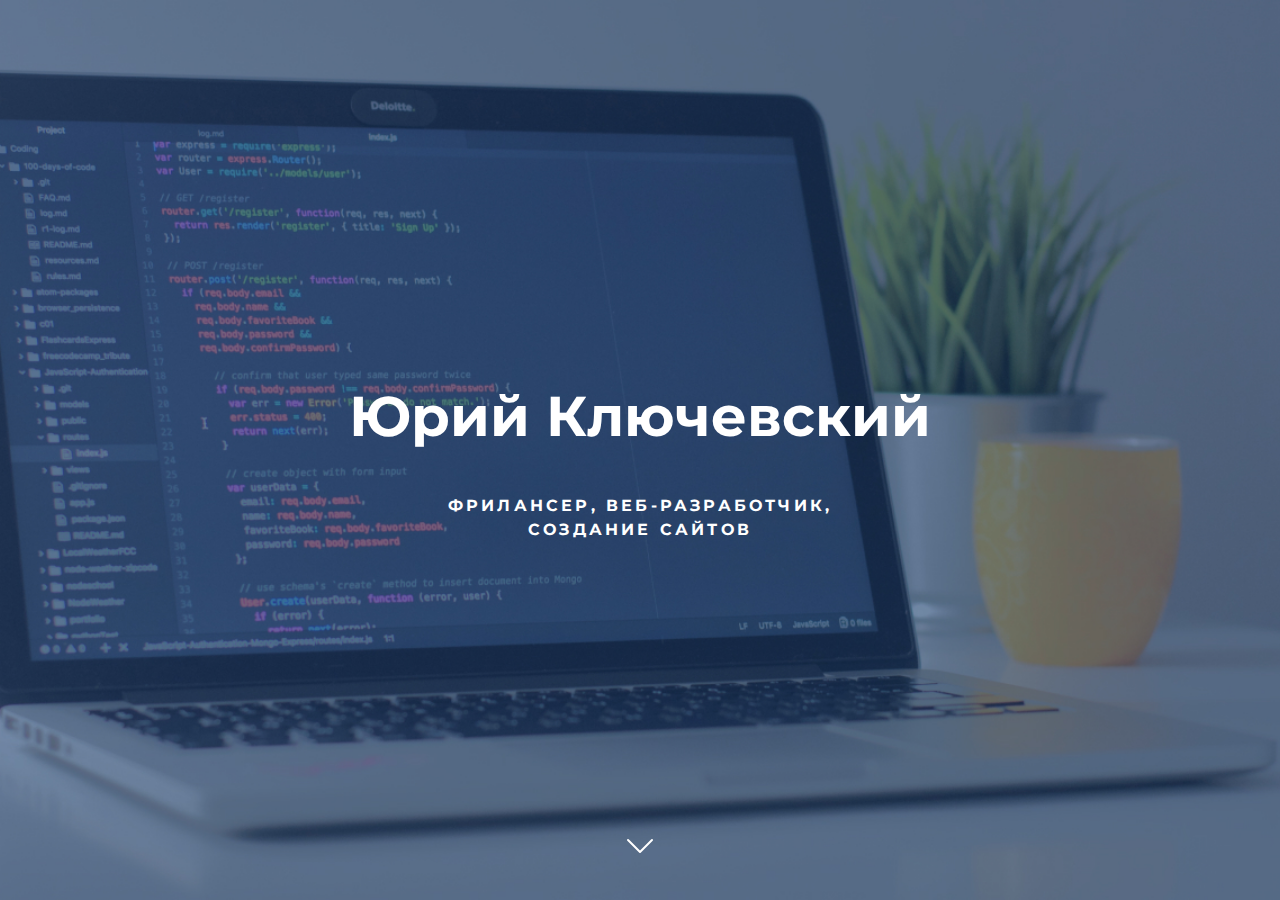
==== index.html @ 17eced4f "start project" ====
<!DOCTYPE html>
<html lang="en">
<head>
    <meta charset="UTF-8">
    <meta http-equiv="X-UA-Compatible" content="IE=edge">
    <meta name="viewport" content="width=device-width, initial-scale=1.0">
    <link rel="stylesheet" href="./css/main.css">
    <link rel="preconnect" href="https://fonts.googleapis.com">
    <link rel="preconnect" href="https://fonts.gstatic.com" crossorigin>
    <link href="https://fonts.googleapis.com/css2?family=Montserrat:wght@400;600;700&display=swap" rel="stylesheet">
    <title>Document</title>
</head>
<body>
    <div class="header">
        <h1 class="header-title">Юрий Ключевский</h1>
        <p class="header-subtitle">фрилансер, веб-разработчик,<br>создание сайтов</p>
        <span class="header-arrow">
            <img src="./img/chevron-down.svg" alt="arrow">
        </span>
    </div>
</body>
</html>
---- css/main.css ----
*{
    box-sizing: border-box;
}

body{
    margin: 0;
    font-family: 'Montserrat', sans-serif;
    /* max-width: 1440px; */
   
}

.header{
    position: relative;
    width: 100%;
    height: 100vh;
    display: flex;
    background-color: #556983;
    flex-direction: column;
    align-items: center;
    text-align: center;
    justify-content: center;
    color: white;

    background: url("../img/header-bg.jpg") no-repeat center top / cover, 
    linear-gradient(0deg, #1E4776, #1E4776), #15549D ;
    mix-blend-mode: normal;
}

.header-title{
    margin-bottom: 25px;
    font-weight: 700;
    font-size: 56px;
    line-height: 1.3;
}

.header-subtitle{
    font-weight: 700;
    font-size: 16px;
    line-height: 1.5;

    letter-spacing: 0.2em;
    text-transform: uppercase;
}

.header-arrow{
    position: absolute;
    width: 48px;
    height: 48px;
    bottom: 30px;
}
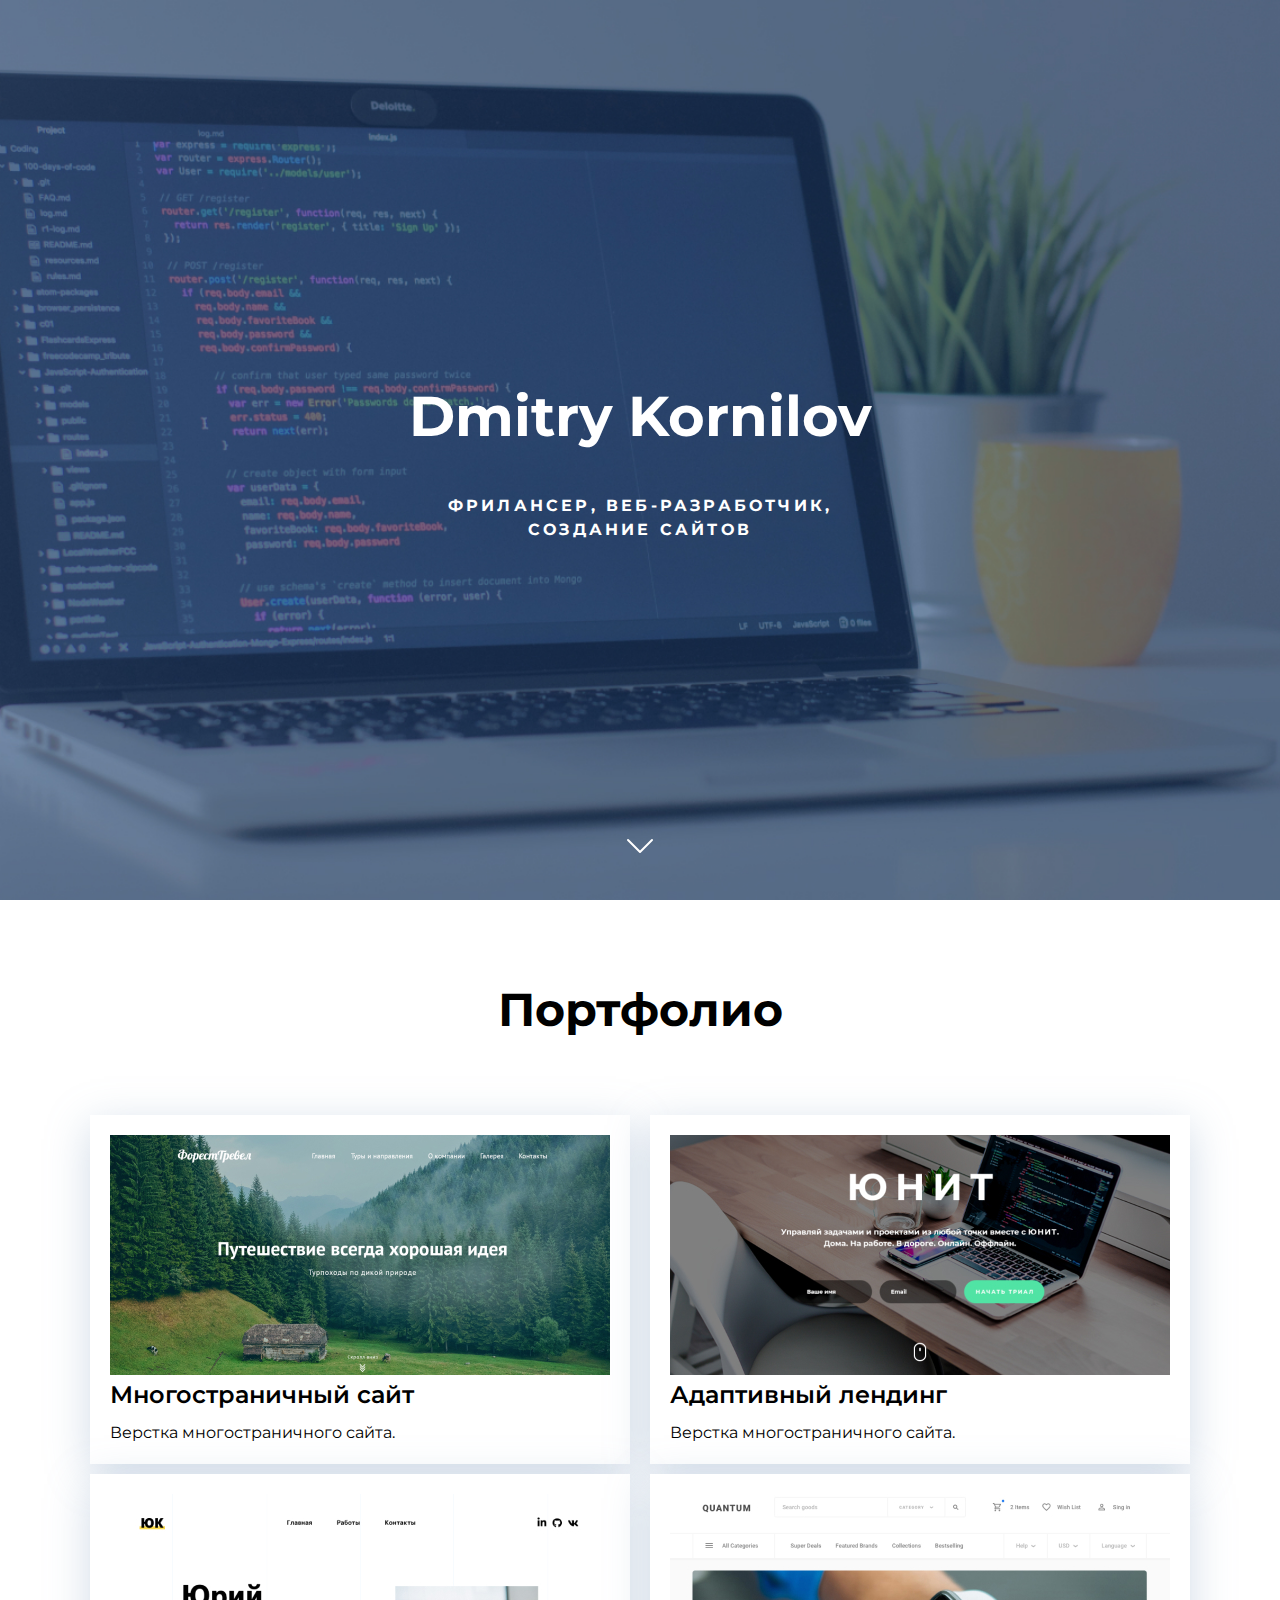
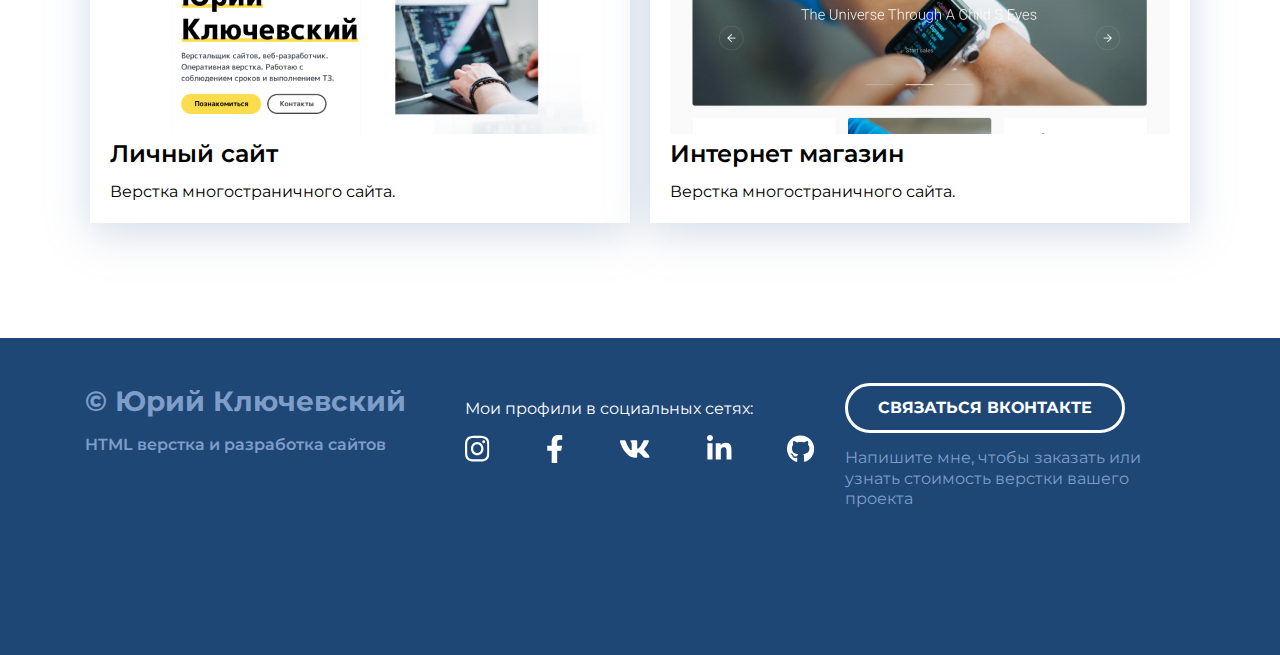
==== commit 4edaa3b4: "create portfolio and footer" ====
--- a/index.html
+++ b/index.html
@@ -8,15 +8,88 @@
     <link rel="preconnect" href="https://fonts.googleapis.com">
     <link rel="preconnect" href="https://fonts.gstatic.com" crossorigin>
     <link href="https://fonts.googleapis.com/css2?family=Montserrat:wght@400;600;700&display=swap" rel="stylesheet">
-    <title>Document</title>
+    <title>Portfolio</title>
 </head>
 <body>
-    <div class="header">
-        <h1 class="header-title">Юрий Ключевский</h1>
+    <div class="header ">
+        <h1 class="header-title">Dmitry Kornilov</h1>
         <p class="header-subtitle">фрилансер, веб-разработчик,<br>создание сайтов</p>
         <span class="header-arrow">
             <img src="./img/chevron-down.svg" alt="arrow">
         </span>
     </div>
+
+    <div class="portfolio ">
+            <div class="container">
+                <h2 class="portfolio-header">Портфолио</h2>
+                <div class="portfolio-cards-wrapper">
+                    
+                    <div class="card">
+                        <img class="image" src="./img/mltipages.jpg" alt="multipages">
+                        <h3 class="card-title">Многостраничный сайт</h3>
+                        <p>Верстка многостраничного сайта.</p>
+                    </div>
+                    
+                    <div class="card">
+                        <img class="image" src="./img/adaptive.jpg" alt="multipages">
+                        <h3 class="card-title">Адаптивный лендинг</h3>
+                        <p>Верстка многостраничного сайта.</p>
+                    </div>
+                    
+                    <div class="card">
+                        <img class="image" src="./img/personalsite.jpg" alt="multipages">
+                        <h3 class="card-title">Личный сайт </h3>
+                        <p>Верстка многостраничного сайта.</p>
+                    </div>
+                    
+                    <div class="card">
+                        <img class="image" src="./img/internetstore.jpg" alt="multipages">
+                        <h3 class="card-title">Интернет магазин</h3>
+                        <p>Верстка многостраничного сайта.</p>
+                    </div>
+                </div>
+            </div>
+    </div>
+    <div class="footer">
+        <div class="container">
+
+            <div class="footer-row">
+                <div class="footer-copyright footer-col">
+                    <div class="footer-copyright-name">© Юрий Ключевский</div>
+                    <p>HTML верстка и разработка сайтов</p>
+                </div>
+
+
+                <div class="footer-socials footer-col">
+                    <p>Мои профили в социальных сетях:</p>
+                    <div class="footer-icons">
+                        <a href="#">
+                            <img src="./img/icons/instagram 1.svg" alt="facebook-icon">
+                        </a>
+                        <a href="#">
+                            <img src="./img/icons/facebook-f 1.svg" alt="facebook-icon">
+                        </a>
+                        <a href="#">
+                            <img src="./img/icons/vk-brands 1.svg" alt="facebook-icon">
+                        </a>
+                        <a href="#">
+                            <img src="./img/icons/linkedin-in-brands.svg" alt="facebook-icon">
+                        </a>
+                        <a href="#">
+                            <img src="./img/icons/github-brands.svg" alt="facebook-icon">
+                        </a>
+                    </div>
+                </div>
+
+
+                <div class="footer-contacts footer-col">
+                    <a href="#" class="footer-button">
+                        Связаться Вконтакте
+                    </a>
+                    <p>Напишите мне, чтобы заказать или узнать стоимость верстки вашего проекта</p>
+                </div>
+            </div>
+        </div>
+    </div>
 </body>
 </html>--- a/css/main.css
+++ b/css/main.css
@@ -8,6 +8,15 @@
     /* max-width: 1440px; */
    
 }
+.container{
+    max-width: 1110px;
+    margin-left: auto;
+    margin-right: auto;
+    /* background-color: rgb(152, 142, 221); */
+    }
+    .none{
+        display: none !important;
+    }
 
 .header{
     position: relative;
@@ -47,4 +56,146 @@
     width: 48px;
     height: 48px;
     bottom: 30px;
-}+}
+
+.portfolio{
+    padding-top: 80px;
+    padding-bottom: 115px;
+}
+
+.portfolio-header{
+    margin-top: 0;
+    margin-bottom: 70px;
+    font-weight: 700;
+    font-size: 46px;
+    line-height: 130%;
+    text-align: center;
+    color: black;
+}
+
+.portfolio-cards-wrapper{
+    display: flex;
+    flex-wrap: wrap;
+    justify-content: space-between;
+}
+
+.card{
+    margin-bottom: 30px;
+    padding: 20px;
+    max-width: 540px;
+    margin: 5px;
+    background-color: white;
+    box-shadow: 0px 10px 40px rgba(126, 155, 189, 0.35);
+}
+
+.card:last-child, .card:nth-last-child(2){
+    margin-bottom: 0;
+}
+
+
+.card-image{
+margin-bottom: 20px;
+}
+
+.card-title{
+margin: 0;
+margin-bottom: 13px;
+font-weight: 600;
+font-size: 24px;
+line-height: 130%;
+}
+
+.card p {
+    margin: 0;
+    font-size: 16px;
+    line-height: 130%;
+    color: #000000;
+}
+
+.footer{
+    padding-top: 45px;
+    padding-bottom: 130px;
+    background: #1E4776;
+    color: white;
+    
+}
+
+.footer-row{
+    display: flex;
+    flex-direction: row;
+    justify-content: space-between;
+}
+.footer-copyright{
+   
+   
+    line-height: 1.3;
+    color: #7E9EC9;
+}
+
+.footer-copyright-name{
+    font-weight: 700;
+    font-size: 28px;
+    margin: 0;
+    margin-bottom: 15px;
+}
+
+.footer-copyright p {
+    font-weight: 600;
+    font-size: 16px;
+    
+}
+
+.footer-socals{
+
+
+}
+
+.footer-socals p {
+    font-weight: 600;
+    font-size: 16px;
+    line-height: 1.3;
+}
+
+.footer-icons{
+    display: flex;
+    align-items: center;
+    flex-direction: row;
+    justify-content: space-between;
+}
+
+.footer-icons >* + *{
+    margin-left: 30px;
+}
+
+.footer-col{
+    max-width: 350px;
+    flex-grow: 1;
+}
+
+.footer-button{
+display: inline-block;
+height: 50px;
+padding-left: 30px;
+padding-right: 30px;
+
+border: 3px solid #ffffff;
+border-radius: 50px;
+
+color: #fff;
+line-height: 44px;
+font-weight: 700;
+font-size: 16px;
+text-transform: uppercase;
+text-decoration: none;
+
+}
+.footer-contacts p {
+    margin: 15px 0px;
+    font-size: 16px;
+    line-height: 1.3;
+    color: #7E9EC9;
+}
+
+
+
+
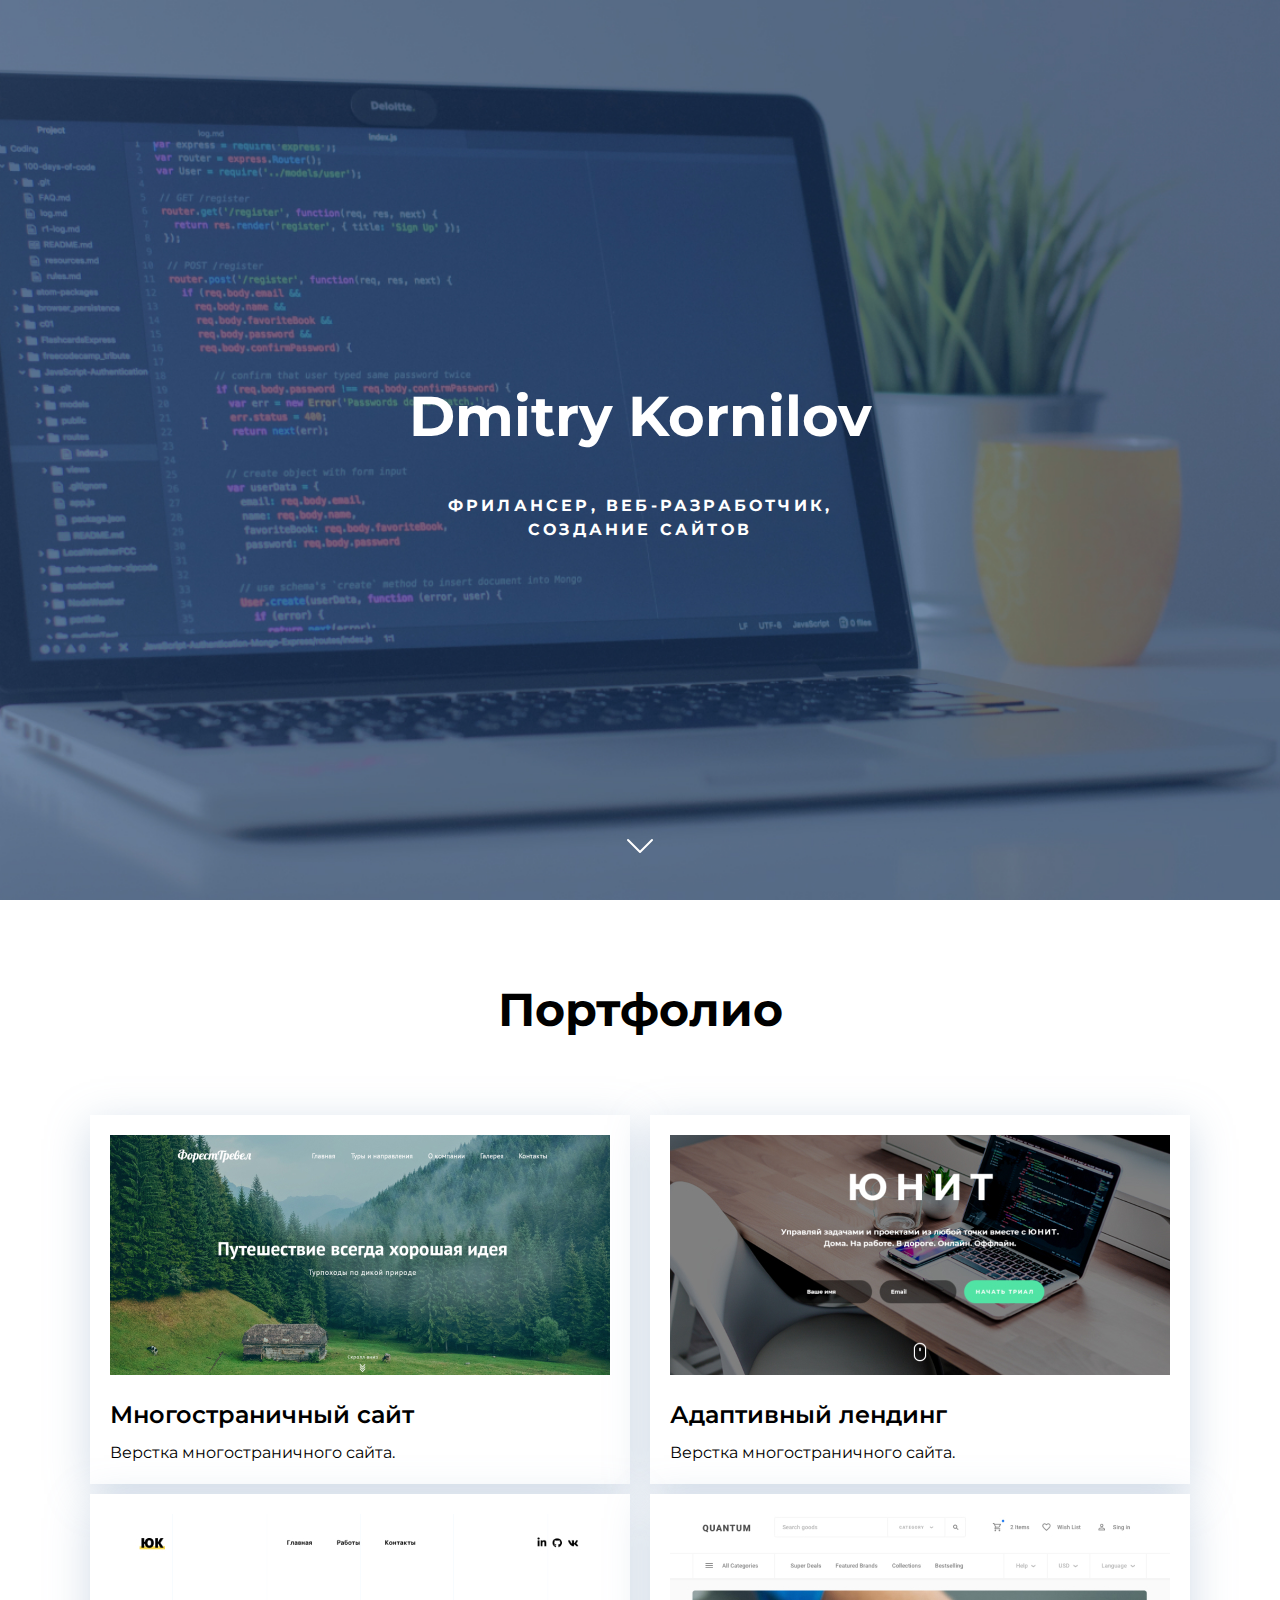
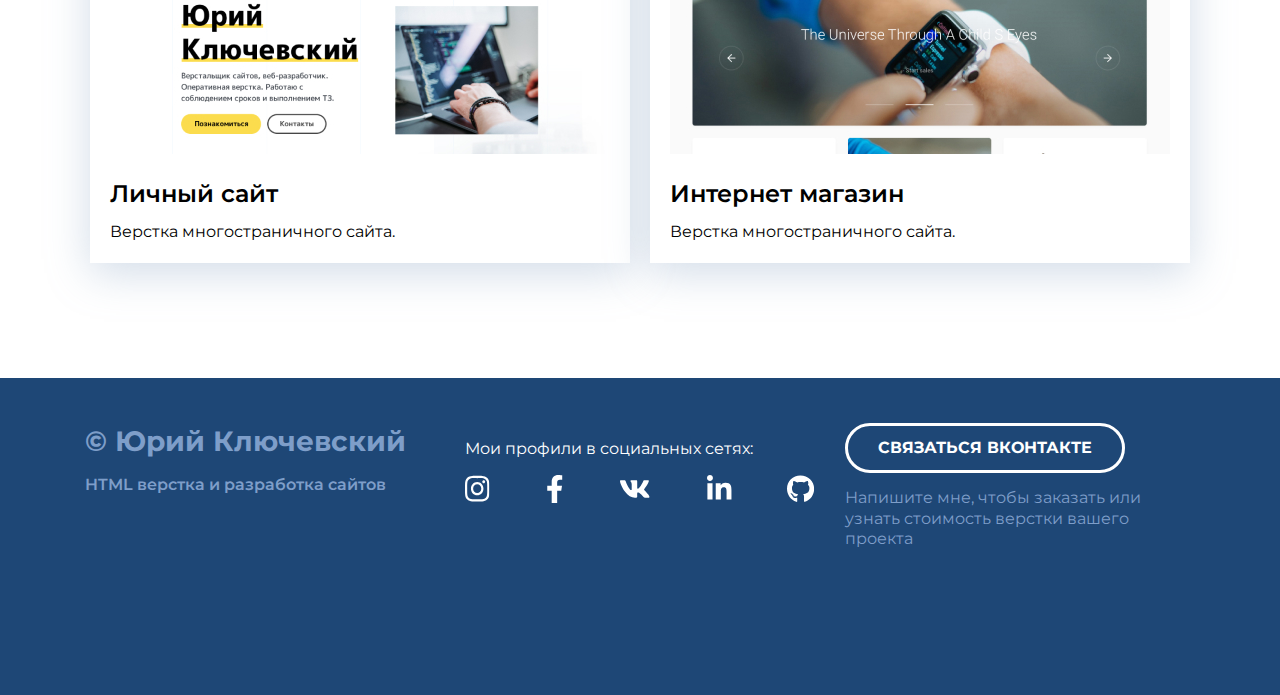
==== commit 152b7aa9: "mobile adaptation" ====
--- a/index.html
+++ b/index.html
@@ -5,52 +5,64 @@
     <meta http-equiv="X-UA-Compatible" content="IE=edge">
     <meta name="viewport" content="width=device-width, initial-scale=1.0">
     <link rel="stylesheet" href="./css/main.css">
+    <link rel="stylesheet" href="./css/media.css">
     <link rel="preconnect" href="https://fonts.googleapis.com">
     <link rel="preconnect" href="https://fonts.gstatic.com" crossorigin>
     <link href="https://fonts.googleapis.com/css2?family=Montserrat:wght@400;600;700&display=swap" rel="stylesheet">
     <title>Portfolio</title>
 </head>
 <body>
-    <div class="header ">
+    <header class="header">
         <h1 class="header-title">Dmitry Kornilov</h1>
         <p class="header-subtitle">фрилансер, веб-разработчик,<br>создание сайтов</p>
         <span class="header-arrow">
             <img src="./img/chevron-down.svg" alt="arrow">
         </span>
-    </div>
-
-    <div class="portfolio ">
+    </header>
+<main>
+    <section class="portfolio">
             <div class="container">
                 <h2 class="portfolio-header">Портфолио</h2>
                 <div class="portfolio-cards-wrapper">
                     
                     <div class="card">
-                        <img class="image" src="./img/mltipages.jpg" alt="multipages">
-                        <h3 class="card-title">Многостраничный сайт</h3>
-                        <p>Верстка многостраничного сайта.</p>
+                        <a href="forest-travel.html" class="card-link">
+                            <img class="card-image" src="./img/mltipages.jpg" alt="multipages">
+                            <h3 class="card-title">Многостраничный сайт</h3>
+                            <p>Верстка многостраничного сайта.</p>
+                        </a>
+
                     </div>
                     
                     <div class="card">
-                        <img class="image" src="./img/adaptive.jpg" alt="multipages">
-                        <h3 class="card-title">Адаптивный лендинг</h3>
-                        <p>Верстка многостраничного сайта.</p>
+                        <a href="#" class="card-link">
+                            <img class="card-image" src="./img/adaptive.jpg" alt="multipages">
+                            <h3 class="card-title">Адаптивный лендинг</h3>
+                            <p>Верстка многостраничного сайта.</p>
+                        </a>
                     </div>
                     
                     <div class="card">
-                        <img class="image" src="./img/personalsite.jpg" alt="multipages">
-                        <h3 class="card-title">Личный сайт </h3>
-                        <p>Верстка многостраничного сайта.</p>
+                        <a href="#" class="card-link">
+                            <img class="card-image" src="./img/personalsite.jpg" alt="multipages">
+                            <h3 class="card-title">Личный сайт </h3>
+                            <p>Верстка многостраничного сайта.</p>
+                        </a>
                     </div>
                     
                     <div class="card">
-                        <img class="image" src="./img/internetstore.jpg" alt="multipages">
-                        <h3 class="card-title">Интернет магазин</h3>
-                        <p>Верстка многостраничного сайта.</p>
+                        <a href="#" class="card-link">
+                            <img class="card-image" src="./img/internetstore.jpg" alt="multipages">
+                            <h3 class="card-title">Интернет магазин</h3>
+                            <p>Верстка многостраничного сайта.</p>
+                        </a>
                     </div>
                 </div>
             </div>
-    </div>
-    <div class="footer">
+    </section>
+</main>
+
+    <footer class="footer ">
         <div class="container">
 
             <div class="footer-row">
@@ -90,6 +102,6 @@
                 </div>
             </div>
         </div>
-    </div>
+    </footer>
 </body>
 </html>--- a/css/main.css
+++ b/css/main.css
@@ -6,15 +6,24 @@
     margin: 0;
     font-family: 'Montserrat', sans-serif;
     /* max-width: 1440px; */
-   
-}
+    color: #000000;
+}
+
+img {
+    max-width: 100%;
+}
+
 .container{
-    max-width: 1110px;
+    max-width: 1140px; /*for mobile + 30px*/
     margin-left: auto;
     margin-right: auto;
+    /* for mobile */
+    padding-left: 15px;
+    padding-right: 15px;
     /* background-color: rgb(152, 142, 221); */
     }
-    .none{
+
+.none{
         display: none !important;
     }
 
@@ -81,17 +90,33 @@
 
 .card{
     margin-bottom: 30px;
-    padding: 20px;
     max-width: 540px;
     margin: 5px;
     background-color: white;
     box-shadow: 0px 10px 40px rgba(126, 155, 189, 0.35);
+    transition: transform 0.2s ease-in;
+    /* flex-grow: 1; */
+}
+
+.card:hover{
+    transform: translateY(-5px);
+}
+
+.card-link{
+    display: block;
+    padding: 20px;
+    color: black;
+    text-decoration: none;
+    transition: color 0.2s ease-in;
 }
 
 .card:last-child, .card:nth-last-child(2){
     margin-bottom: 0;
 }
 
+.card-link:hover {
+    color:rgb(39, 91, 236);
+}
 
 .card-image{
 margin-bottom: 20px;
@@ -109,8 +134,9 @@
     margin: 0;
     font-size: 16px;
     line-height: 130%;
-    color: #000000;
-}
+    
+}
+
 
 .footer{
     padding-top: 45px;
@@ -188,14 +214,71 @@
 text-transform: uppercase;
 text-decoration: none;
 
-}
+transition: all 0.2s  ease-in;
+}
+
+.footer-button:hover{
+    background-color: #fff;
+    color: #1e4776;
+}
+
 .footer-contacts p {
     margin: 15px 0px;
     font-size: 16px;
     line-height: 1.3;
     color: #7E9EC9;
 }
-
-
-
-
+/* project */
+
+.project{
+    padding: 80px 0 120px 0;
+    text-align: center;
+}
+
+.project-header{
+    margin: 0;
+    margin-bottom: 40px;
+    font-weight: 700;
+    font-size: 46px;
+    line-height: 1.3;
+    
+}
+
+.project-image{
+max-width: 892px;
+margin-bottom: 70px;
+}
+
+.project-description{
+    
+    font-size: 16px;
+    line-height: 1.5;
+    max-width: 730px;
+    margin: 0 auto 60px;
+}
+.project-button-back{
+    display: inline-block;
+    height: 60px;
+    padding-left: 30px;
+    padding-right: 30px;
+
+    border: 3px solid #275BEC;
+    border-radius: 50px;
+
+    color: #275BEC;
+    line-height: 54px;
+    font-weight: 700;
+    font-size: 16px;
+    text-transform: uppercase;
+    text-decoration: none;
+
+    transition: all 0.2s ease-in;
+}
+
+.project-button-back:hover{
+    background-color: #275BEC;
+    color: white;
+}
+
+
+
--- a/css/media.css
+++ b/css/media.css
@@ -0,0 +1,107 @@
+@media (max-width: 1140px){
+    .card{
+        width: calc((50% - 15px));
+    }
+
+    .footer{
+        padding-top: 40px;
+        padding-bottom: 60px;
+    }
+
+    .footer-row{
+        flex-direction: column-reverse;
+        align-items: center;
+        text-align: center;
+    }
+    .footer-col{
+        margin-bottom: 50px;
+    }
+    .footer-col:first-child {
+        margin-bottom: 0;
+    }
+    
+}
+
+@media (max-width: 760px){
+    .header-title{
+        font-size: 32px;
+    }
+    .header-subtitle{
+        font-size: 14px;
+    }
+    .portfolio{
+        padding-top: 40px;
+        padding-bottom: 60px;
+    }
+    .portfolio-header{
+        font-size: 32px;
+        padding-bottom: 30px;
+    }
+
+    .portfolio-cards-wrapper{
+        justify-content: center;
+    }
+    .card{
+        width: 100%;
+        max-width: 530px;
+    }
+    .card:nth-last-child(2){
+        margin-bottom: 30px;
+    }
+    .card-link{
+        padding: 15px;
+    }
+
+    .card-image{
+        margin-bottom: 20px;
+    }
+
+    .card-title{
+        font-size: 18px;
+        margin-bottom: 10px;
+    }
+    .card p {
+        font-size: 14px;
+    }
+
+    .footer-copyright-name{
+        font-size: 18px;
+        margin-bottom: 5px;
+    }
+
+    .footer-copyright p{
+        font-size: 14px;
+    }
+
+    .footer-socials p{
+        font-size: 14px;
+    }
+
+    .footer-contacts p{
+        font-size: 14px;
+        margin: 0;
+        margin-top: 15px;
+    }
+
+    .project {
+        padding-top: 40px;
+        padding-bottom: 60px;
+    }
+    .project-header{
+        font-size: 28px;
+        margin-bottom: 30px;
+    }
+
+    .project-img{
+        margin-bottom: 20px;
+    }
+    .project-description{
+        margin-bottom: 50px;
+    }
+
+    .project-button-back{
+        padding: 0 10px;
+        width: 100%;
+        max-width: 320px;
+    }
+}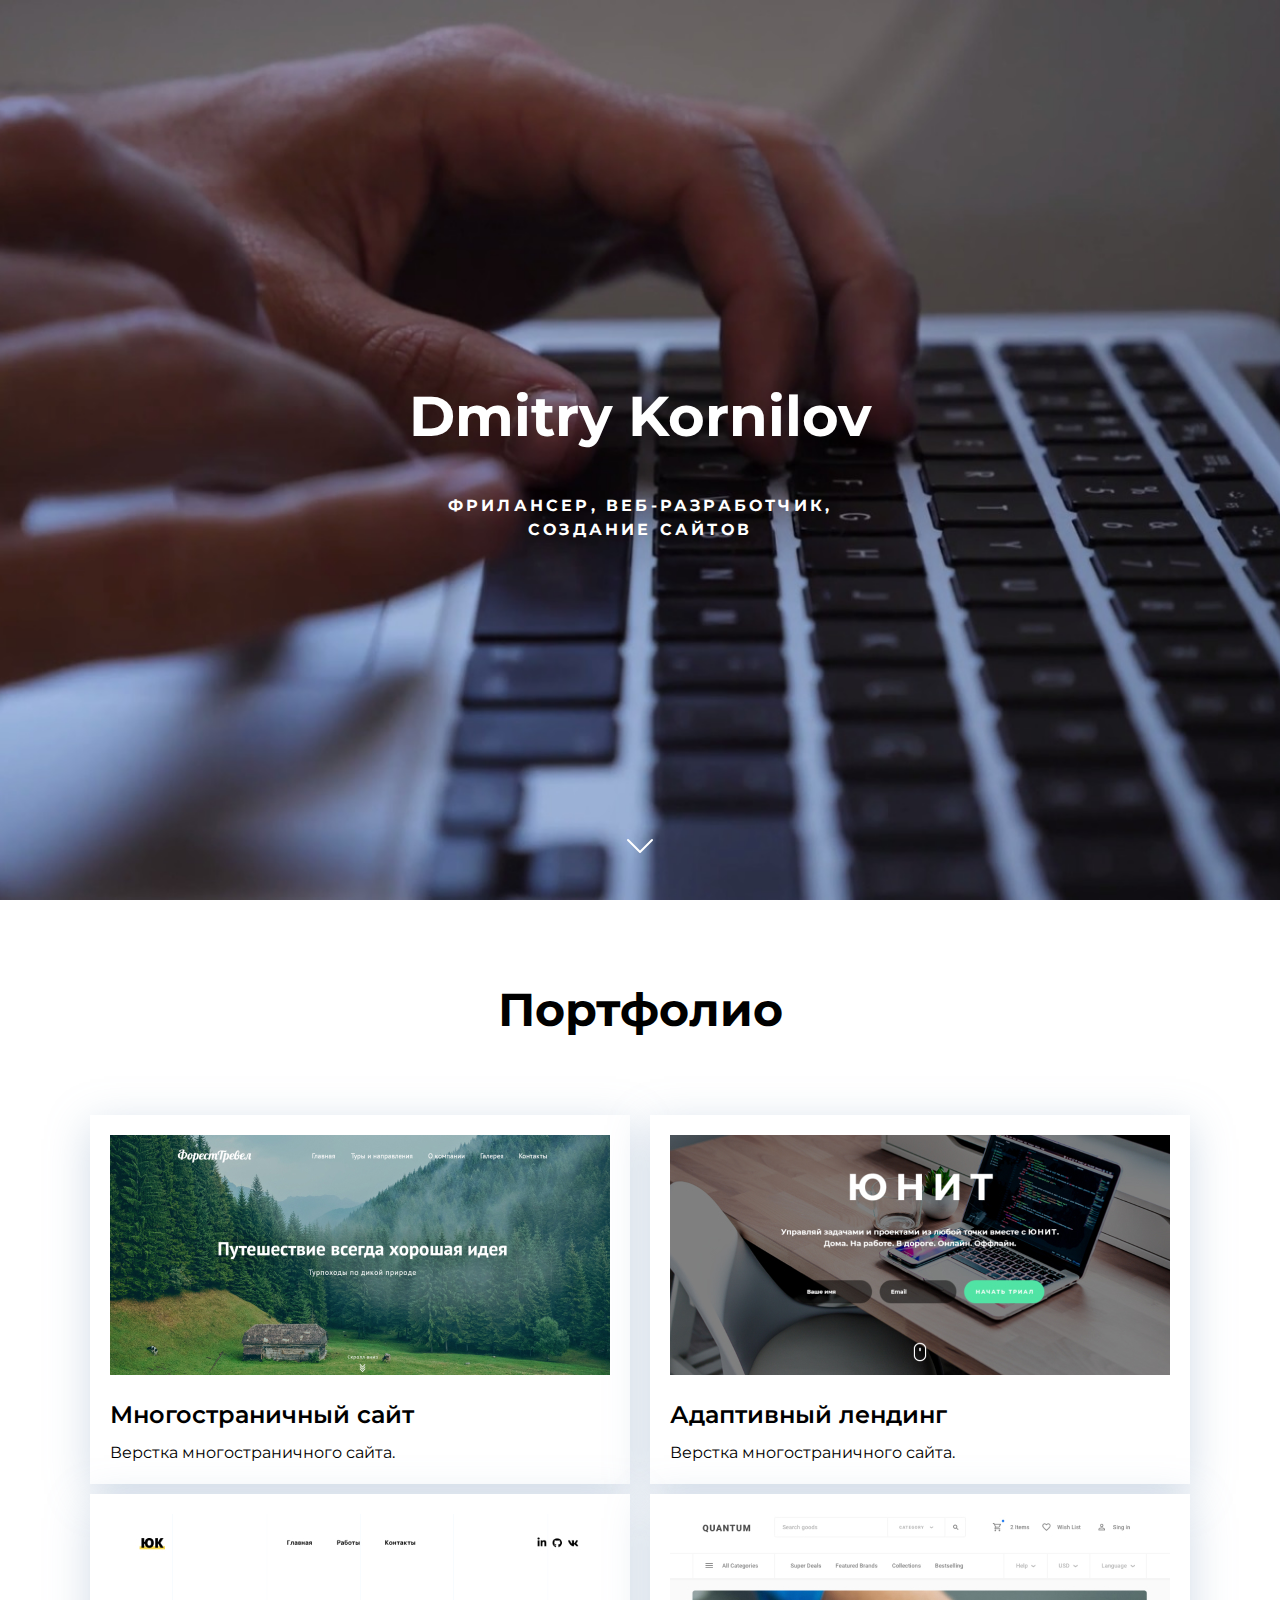
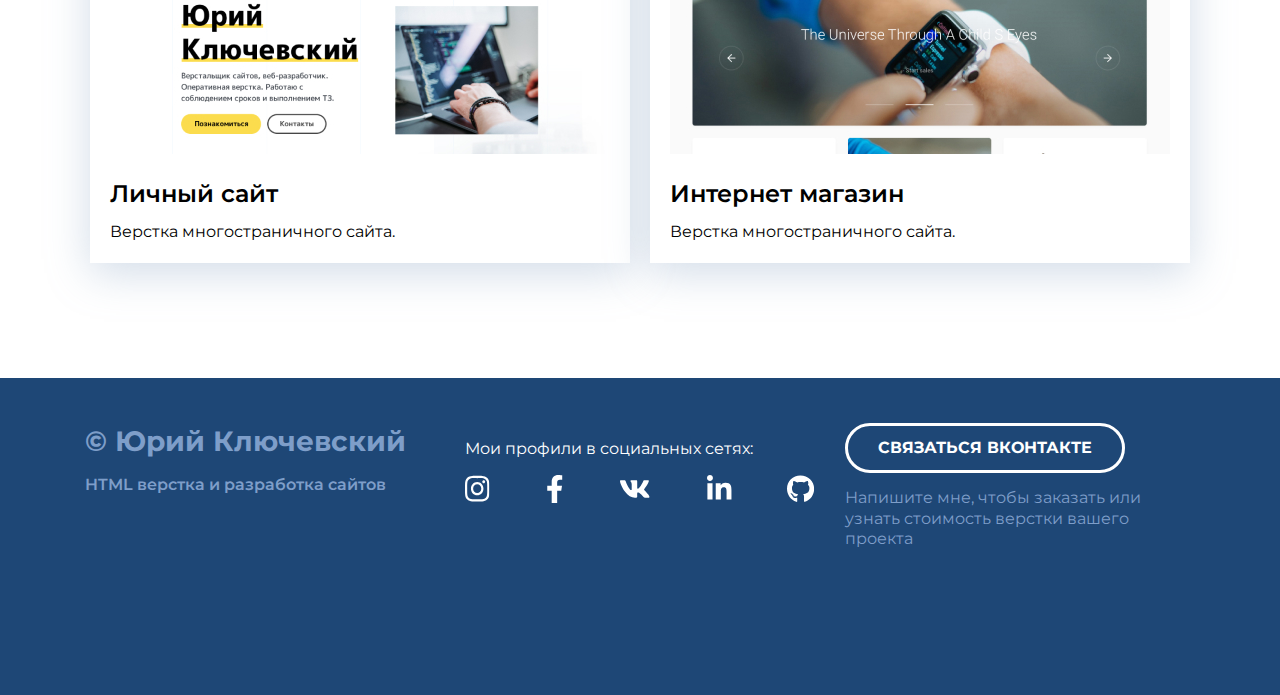
==== commit 2a7aa797: "add jquery, vide. background video" ====
--- a/index.html
+++ b/index.html
@@ -12,15 +12,15 @@
     <title>Portfolio</title>
 </head>
 <body>
-    <header class="header">
+    <header class="header" id="header">
         <h1 class="header-title">Dmitry Kornilov</h1>
         <p class="header-subtitle">фрилансер, веб-разработчик,<br>создание сайтов</p>
-        <span class="header-arrow">
+        <a href="#portfolio" class="header-arrow">
             <img src="./img/chevron-down.svg" alt="arrow">
-        </span>
+        </a>
     </header>
 <main>
-    <section class="portfolio">
+    <section class="portfolio" id="portfolio">
             <div class="container">
                 <h2 class="portfolio-header">Портфолио</h2>
                 <div class="portfolio-cards-wrapper">
@@ -103,5 +103,10 @@
             </div>
         </div>
     </footer>
+
+    <script src="./libs/jquery/jquery-3.6.0.min.js"></script>
+    <script src="./libs/vide/jquery.vide.min.js"></script>
+
+    <script src="./js/main.js"></script>
 </body>
 </html>--- a/css/main.css
+++ b/css/main.css
@@ -1,5 +1,9 @@
 *{
     box-sizing: border-box;
+}
+
+html{
+    scroll-behavior: smooth;
 }
 
 body{
@@ -7,6 +11,7 @@
     font-family: 'Montserrat', sans-serif;
     /* max-width: 1440px; */
     color: #000000;
+    scroll-behavior: smooth;
 }
 
 img {
@@ -32,15 +37,15 @@
     width: 100%;
     height: 100vh;
     display: flex;
-    background-color: #556983;
+    /* background-color: #556983; */
     flex-direction: column;
     align-items: center;
     text-align: center;
     justify-content: center;
     color: white;
 
-    background: url("../img/header-bg.jpg") no-repeat center top / cover, 
-    linear-gradient(0deg, #1E4776, #1E4776), #15549D ;
+    /* background: url("../img/header-bg.jpg") no-repeat center top / cover, 
+    linear-gradient(0deg, #1E4776, #1E4776), #15549D ; */
     mix-blend-mode: normal;
 }
 
@@ -171,10 +176,10 @@
     
 }
 
-.footer-socals{
-
-
-}
+/* .footer-socals{
+
+
+} */
 
 .footer-socals p {
     font-weight: 600;
